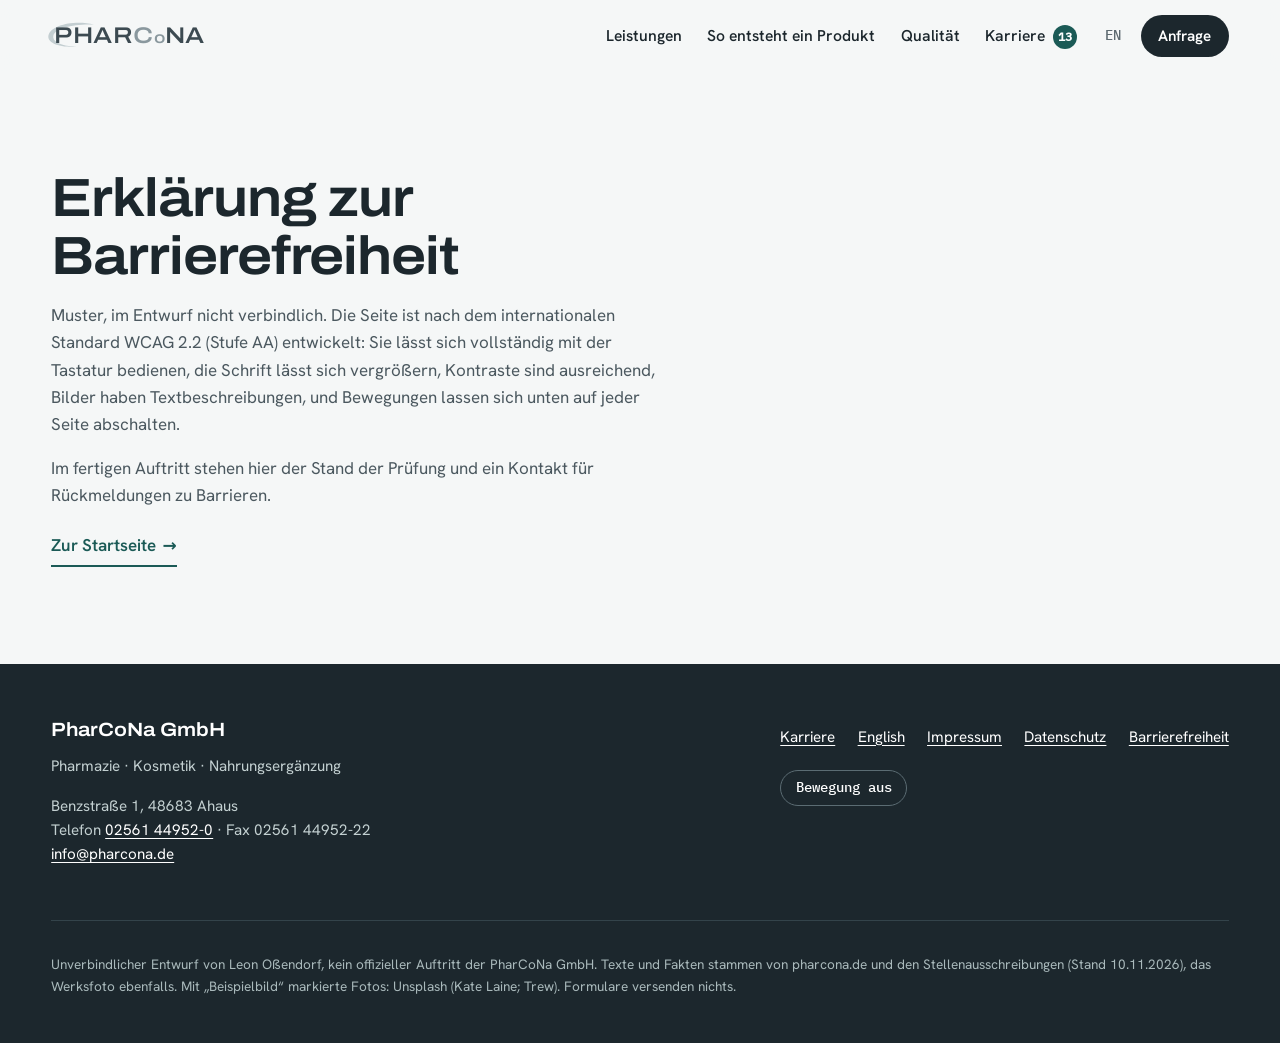
==== barrierefreiheit.html @ 093bcffd "Entwurf PharCoNa: Etikett-Hero, Leistungen, Produktionslinie, Datenblatt, 13 Stellen mit Bewerbung, " ====
<!DOCTYPE html>
<html lang="de-DE">
<head>
<meta charset="utf-8">
<meta name="viewport" content="width=device-width, initial-scale=1">
<meta name="robots" content="noindex,nofollow">
<title>Barrierefreiheit – PharCoNa GmbH (Entwurf)</title>
<meta name="description" content="Unverbindlicher Entwurf: PharCoNa entwickelt, produziert und füllt Kosmetik, Nahrungsergänzung und freiverkäufliche Arzneimittel in Ahaus.">
<link rel="preload" href="fonts/archivo-var.woff2" as="font" type="font/woff2" crossorigin>
<link rel="preload" href="fonts/hanken-grotesk-latin-wght-normal.woff2" as="font" type="font/woff2" crossorigin>
<link rel="stylesheet" href="css/style.css?v=1">
<script>try{if(localStorage.getItem('pc-motion')==='off')document.documentElement.classList.add('no-motion')}catch(e){}document.documentElement.classList.add('js')</script>
</head>
<body>
<a class="skip" href="index.html#inhalt">Zum Inhalt springen</a>

<header class="kopf" id="kopf">
  <div class="kopf__in">
    <a class="marke" href="index.html#top" aria-label="PharCoNa GmbH, zur Startseite">
      <svg class="marke__bogen" viewBox="0 0 60 34" aria-hidden="true"><path d="M58 4C36-2 6 4 3 17c-2 9 12 15 34 14C16 30 7 24 9 17 12 8 33 3 58 4Z"/></svg>
      <span class="marke__wort">PHAR<span class="marke__co">C<small>o</small></span>NA</span>
    </a>
    <nav class="nav" aria-label="Hauptmenü">
      <ul>
        <li><a href="index.html#wege">Leistungen</a></li>
        <li><a href="index.html#linie">So entsteht ein Produkt</a></li>
        <li><a href="index.html#werk">Qualität</a></li>
        <li><a href="index.html#karriere">Karriere <span class="zahl" aria-label="13 offene Stellen">13</span></a></li>
      </ul>
    </nav>
    <div class="kopf__rechts">
      <a class="sprache" href="en.html" hreflang="en" lang="en" aria-label="English version">EN</a>
      <a class="knopf knopf--klein" href="index.html#anfrage">Anfrage</a>
      <button class="menue" type="button" aria-expanded="false" aria-controls="mobilnav"><span class="menue__strich" aria-hidden="true"></span><span class="sr">Menü</span></button>
    </div>
  </div>
  <nav class="mobilnav" id="mobilnav" aria-label="Menü" hidden>
    <ul>
      <li><a href="index.html#wege">Leistungen</a></li>
      <li><a href="index.html#linie">So entsteht ein Produkt</a></li>
      <li><a href="index.html#werk">Qualität und Werk</a></li>
      <li><a href="index.html#karriere">Karriere · 13 offene Stellen</a></li>
      <li><a href="index.html#anfrage">Anfrage</a></li>
      <li><a href="en.html" lang="en" hreflang="en">English</a></li>
    </ul>
  </nav>
</header>

<main id="inhalt" class="unterseite"><div class="rahmen"><h1 class="titel">Erklärung zur Barrierefreiheit</h1><p>Muster, im Entwurf nicht verbindlich. Die Seite ist nach dem internationalen Standard WCAG 2.2 (Stufe AA) entwickelt: Sie lässt sich vollständig mit der Tastatur bedienen, die Schrift lässt sich vergrößern, Kontraste sind ausreichend, Bilder haben Textbeschreibungen, und Bewegungen lassen sich unten auf jeder Seite abschalten.</p><p>Im fertigen Auftritt stehen hier der Stand der Prüfung und ein Kontakt für Rückmeldungen zu Barrieren.</p><p><a class="pfeillink" href="index.html">Zur Startseite</a></p></div></main>

<footer class="fuss">
  <div class="rahmen fuss__in">
    <div>
      <p class="fuss__marke">PharCoNa GmbH</p>
      <p>Pharmazie · Kosmetik · Nahrungsergänzung</p>
      <p>Benzstraße 1, 48683 Ahaus<br>Telefon <a href="tel:+492561449520">02561 44952-0</a> · Fax 02561 44952-22<br><a href="mailto:info@pharcona.de">info@pharcona.de</a></p>
    </div>
    <nav aria-label="Weitere Seiten">
      <ul>
        <li><a href="index.html#karriere">Karriere</a></li>
        <li><a href="en.html" lang="en" hreflang="en">English</a></li>
        <li><a href="impressum.html">Impressum</a></li>
        <li><a href="datenschutz.html">Datenschutz</a></li>
        <li><a href="barrierefreiheit.html">Barrierefreiheit</a></li>
      </ul>
      <button type="button" class="bewegung" id="bewegung" aria-pressed="false">Bewegung aus</button>
    </nav>
  </div>
  <div class="rahmen fuss__entwurf">
    <p>Unverbindlicher Entwurf von Leon Oßendorf, kein offizieller Auftritt der PharCoNa GmbH. Texte und Fakten stammen von pharcona.de und den Stellenausschreibungen (Stand 10.11.2026), das Werksfoto ebenfalls. Mit „Beispielbild“ markierte Fotos: Unsplash (Kate Laine; Trew). Formulare versenden nichts.</p>
  </div>
</footer>

<script src="js/main.js?v=1" defer></script>
</body>
</html>
---- css/style.css ----
/* PharCoNa – Entwurf (Cleo für Leon Oßendorf, 11/2026) */
@font-face{font-family:"Archivo";src:url(../fonts/archivo-var.woff2) format("woff2");font-weight:100 900;font-stretch:62% 125%;font-display:swap}
@font-face{font-family:"Hanken";src:url(../fonts/hanken-grotesk-latin-wght-normal.woff2) format("woff2");font-weight:100 900;font-display:swap}
@font-face{font-family:"Plex Mono";src:url(../fonts/ibm-plex-mono-latin-500-normal.woff2) format("woff2");font-weight:500;font-display:swap}

:root{
  --tinte:#1c272d;      /* Schrift, dunkle Flächen */
  --schiefer:#4b585f;   /* aus dem Logo */
  --grau:#5d6a70;
  --linie:#cdd6d8;
  --nebel:#e8eeee;
  --minze:#dcecea;      /* aus dem Logo-Bogen */
  --papier:#fff;
  --petrol:#1b5a56;     /* Akzent, 7,6:1 auf Weiß */
  --petrol-dunkel:#123f3c;
  --petrol-hell:#9fd8cf;
  --fokus:#0b6f68;
  --rahmen:min(1180px,92vw);
  --titel:"Archivo",system-ui,sans-serif;
  --text:"Hanken",system-ui,sans-serif;
  --mono:"Plex Mono",ui-monospace,Consolas,monospace;
}
*,*::before,*::after{box-sizing:border-box}
html{scroll-behavior:smooth;-webkit-text-size-adjust:100%}
html.no-motion{scroll-behavior:auto}
@media (prefers-reduced-motion:reduce){html{scroll-behavior:auto}}
body{margin:0;font-family:var(--text);font-size:1.0625rem;line-height:1.6;color:var(--tinte);background:#f5f7f7}
img{max-width:100%;height:auto;display:block}
a{color:var(--petrol);text-underline-offset:.18em}
a:hover{color:var(--petrol-dunkel)}
:focus-visible{outline:3px solid var(--fokus);outline-offset:3px;border-radius:2px}
.sr{position:absolute!important;width:1px;height:1px;padding:0;margin:-1px;overflow:hidden;clip:rect(0 0 0 0);white-space:nowrap;border:0}
.skip{position:absolute;left:1rem;top:-4rem;z-index:99;background:var(--tinte);color:#fff;padding:.7rem 1rem;border-radius:4px}
.skip:focus{top:1rem;color:#fff}
.rahmen{width:var(--rahmen);margin-inline:auto}
h1,h2,h3,h4{font-family:var(--titel);line-height:1.08;margin:0}
.titel{font-size:clamp(2rem,4.2vw,3.4rem);font-weight:640;font-stretch:112%;letter-spacing:-.02em;max-width:18ch}
.titel--klein{font-size:clamp(1.5rem,2.6vw,2.1rem)}
.titel--hell{color:#fff}
.vorspann{font-size:1.18rem;color:var(--grau);max-width:52ch;margin:1rem 0 0}
.vorspann--hell{color:#c9d8d8}
.bildhinweis{position:absolute;right:.5rem;bottom:.5rem;font:500 .72rem/1 var(--mono);letter-spacing:.02em;background:rgba(255,255,255,.88);color:var(--tinte);padding:.3rem .45rem;border-radius:3px}

/* Knöpfe */
.knopf{display:inline-flex;align-items:center;gap:.5rem;min-height:3rem;padding:.8rem 1.4rem;border:0;border-radius:999px;background:var(--tinte);color:#fff;font:600 1.02rem/1.1 var(--text);text-decoration:none;cursor:pointer;transition:background .25s,transform .25s}
.knopf:hover{background:var(--petrol);color:#fff;transform:translateY(-1px)}
.knopf--klein{min-height:2.6rem;padding:.6rem 1.1rem;font-size:.95rem}
.knopf--hell{background:#fff;color:var(--tinte)}
.knopf--hell:hover{background:var(--minze);color:var(--tinte)}
.pfeillink{display:inline-flex;align-items:center;gap:.4rem;font-weight:600;text-decoration:none;padding:.35rem 0;border-bottom:2px solid currentColor}
.pfeillink::after{content:"→";transition:transform .25s}
.pfeillink:hover::after{transform:translateX(4px)}

/* Kopf */
.kopf{position:sticky;top:0;z-index:50;background:rgba(245,247,247,.92);backdrop-filter:saturate(1.4) blur(10px);border-bottom:1px solid transparent;transition:border-color .3s}
.kopf.ist-gescrollt{border-bottom-color:var(--linie)}
.kopf__in{width:var(--rahmen);margin-inline:auto;display:flex;align-items:center;gap:1.5rem;min-height:4.5rem}
.marke{position:relative;display:inline-flex;align-items:center;text-decoration:none;color:var(--schiefer);padding:.3rem 0 .3rem .2rem}
.marke__bogen{position:absolute;left:-.35rem;top:50%;width:3.1rem;height:2rem;transform:translateY(-52%);fill:#c3ced1}
.marke__wort{position:relative;font:560 1.42rem/1 var(--titel);font-stretch:118%;letter-spacing:.02em;color:#3c4a51}
.marke__co{color:#8a989e}
.marke__co small{font-size:.72em;letter-spacing:0}
.nav{margin-left:auto}
.nav ul{display:flex;gap:1.6rem;list-style:none;margin:0;padding:0}
.nav a{color:var(--tinte);text-decoration:none;font-weight:550;font-size:.98rem;padding:.4rem 0;border-bottom:2px solid transparent}
.nav a:hover{border-bottom-color:var(--petrol)}
.zahl{display:inline-grid;place-items:center;min-width:1.5rem;height:1.5rem;margin-left:.2rem;border-radius:99px;background:var(--petrol);color:#fff;font:600 .78rem/1 var(--mono)}
.kopf__rechts{display:flex;align-items:center;gap:.9rem}
.sprache{font:500 .85rem/1 var(--mono);color:var(--grau);text-decoration:none;padding:.5rem .3rem}
.menue{display:none;width:2.9rem;height:2.9rem;border:1px solid var(--linie);border-radius:50%;background:#fff;cursor:pointer;place-items:center}
.menue__strich,.menue__strich::before,.menue__strich::after{display:block;width:1.1rem;height:2px;background:var(--tinte);position:relative;transition:transform .25s}
.menue__strich::before,.menue__strich::after{content:"";position:absolute;left:0}
.menue__strich::before{top:-6px}.menue__strich::after{top:6px}
.menue[aria-expanded="true"] .menue__strich{background:transparent}
.menue[aria-expanded="true"] .menue__strich::before{transform:translateY(6px) rotate(45deg)}
.menue[aria-expanded="true"] .menue__strich::after{transform:translateY(-6px) rotate(-45deg)}
.mobilnav{border-top:1px solid var(--linie);background:#f5f7f7}
.mobilnav ul{list-style:none;margin:0;padding:.5rem 4vw 1rem}
.mobilnav a{display:block;padding:.85rem 0;color:var(--tinte);text-decoration:none;font-weight:600;font-size:1.1rem;border-bottom:1px solid var(--nebel)}

/* Hero */
.hero{background:linear-gradient(180deg,#f5f7f7 0%,var(--nebel) 100%);overflow:hidden}
.hero__in{width:var(--rahmen);margin-inline:auto;display:grid;grid-template-columns:1.25fr .85fr;gap:clamp(2rem,5vw,5rem);align-items:center;padding:clamp(2.5rem,6vw,5.5rem) 0 clamp(3rem,7vw,6rem)}
.hero__titel{font-size:clamp(2.7rem,6.6vw,5.9rem);font-weight:680;font-stretch:118%;letter-spacing:-.035em;line-height:.96;text-wrap:balance}
.hero__unter{font-size:clamp(1.1rem,1.6vw,1.3rem);color:var(--schiefer);max-width:40ch;margin:1.6rem 0 2.2rem}
.hero__wege{display:flex;flex-wrap:wrap;align-items:center;gap:1.2rem 2rem}
.stellenlink{display:inline-flex;align-items:center;gap:.8rem;text-decoration:none;color:var(--tinte);font-weight:600;line-height:1.25}
.stellenlink small{font-weight:450;color:var(--grau);font-size:.88rem}
.stellenlink__zahl{display:grid;place-items:center;width:3rem;height:3rem;border-radius:50%;border:2px solid var(--petrol);color:var(--petrol);font:600 1.1rem/1 var(--mono);transition:background .25s,color .25s}
.stellenlink:hover .stellenlink__zahl{background:var(--petrol);color:#fff}
.hero__bild{position:relative;margin:0 0 2.2rem;justify-self:end;width:min(100%,430px)}
.hero__bild img{border-radius:6px;aspect-ratio:3/4;object-fit:cover;object-position:50% 40%;width:100%}
.hero__bild .bildhinweis{top:.6rem;bottom:auto}

/* Etikett */
.etikett{position:absolute;left:-38%;bottom:-2.2rem;width:min(330px,88%);background:var(--papier);border:1px solid var(--linie);border-radius:10px;padding:1rem 1.15rem .9rem;box-shadow:0 1px 0 rgba(255,255,255,.8) inset,0 24px 50px -18px rgba(18,40,48,.38),0 4px 10px rgba(18,40,48,.08);transform:rotate(-2.2deg);transform-origin:20% 80%;transition:transform .5s cubic-bezier(.2,.7,.2,1)}
.etikett::before{content:"";position:absolute;inset:6px;border:1px dashed #d8e0e1;border-radius:6px;pointer-events:none}
.etikett:hover,.etikett:focus-within{transform:rotate(-.6deg) translateY(-3px)}
.etikett__kopf{display:flex;justify-content:space-between;gap:1rem}
.etikett__klein{font:500 .72rem/1.2 var(--mono);text-transform:uppercase;letter-spacing:.08em;color:var(--grau)}
.etikett__feld{position:relative;display:block;margin:.35rem 0 .1rem}
.etikett .etikett__feld input{width:100%;min-height:0;border:0;border-bottom:2px dashed transparent;background:transparent;font:720 clamp(1.6rem,2.6vw,2.05rem)/1.1 var(--titel);font-stretch:108%;letter-spacing:-.02em;color:var(--tinte);padding:.1rem 1.6rem .2rem 0;border-radius:0}
.etikett .etikett__feld input::placeholder{color:var(--tinte);opacity:1}
.etikett .etikett__feld input:hover{border-bottom-color:var(--linie)}
.etikett .etikett__feld input:focus{outline:none;border-bottom-color:var(--petrol)}
.etikett__feld:focus-within{outline:3px solid var(--fokus);outline-offset:4px;border-radius:3px}
.etikett__stift{position:absolute;right:0;top:50%;width:1.15rem;height:1.15rem;transform:translateY(-50%);fill:var(--petrol)}
.etikett__art{margin:0;font-size:.98rem;color:var(--schiefer)}
.etikett__fuss{display:flex;align-items:flex-end;gap:.9rem;margin-top:.7rem;padding-top:.6rem;border-top:1px solid var(--nebel)}
.etikett__fuss p{margin:0;font-size:.76rem;line-height:1.35;color:var(--grau);flex:1}
.etikett__code{width:5.2rem;height:1.9rem;flex:none}
.etikett__code rect{fill:var(--tinte)}
.etikett__tipp{position:absolute;left:1.15rem;top:calc(100% + .7rem);margin:0;font-size:.85rem;color:var(--schiefer);white-space:nowrap}
.etikett__tipp::before{content:"↑ ";color:var(--petrol)}

/* Zwei Wege */
.wege{padding:clamp(4rem,9vw,7.5rem) 0}
.wege__paar{display:grid;grid-template-columns:1fr 1fr;gap:clamp(1.5rem,3vw,2.5rem);margin-top:3rem}
.weg{position:relative;background:#fff;border:1px solid var(--linie);border-radius:6px;padding:clamp(1.6rem,3vw,2.6rem);padding-top:clamp(2.6rem,4vw,3.4rem)}
.weg h3{font-size:clamp(1.4rem,2.2vw,1.8rem);font-weight:650;font-stretch:108%;margin-bottom:.8rem}
.weg>p{margin:0 0 1.2rem;color:var(--schiefer)}
.weg__nr{position:absolute;top:-1.1rem;left:clamp(1.6rem,3vw,2.6rem);margin:0;width:2.2rem;height:2.2rem;display:grid;place-items:center;background:var(--tinte);color:#fff;border-radius:50%;font:500 .95rem/1 var(--mono)}
.weg:nth-child(2) .weg__nr{background:var(--petrol)}
.haken{list-style:none;padding:0;margin:0 0 1.6rem}
.haken li{position:relative;padding:.55rem 0 .55rem 1.8rem;border-top:1px solid var(--nebel)}
.haken li::before{content:"";position:absolute;left:.2rem;top:1.05rem;width:.8rem;height:.45rem;border-left:2px solid var(--petrol);border-bottom:2px solid var(--petrol);transform:rotate(-45deg)}

/* Sortiment */
.sortiment{padding:0 0 clamp(4rem,9vw,7.5rem)}
.sortiment__in{display:grid;grid-template-columns:.8fr 1.2fr;gap:clamp(2rem,6vw,6rem);align-items:start}
.sortiment__kopf{position:sticky;top:6.5rem}
.sortiment__bild{position:relative;margin:2rem 0 0}
.sortiment__bild img{border-radius:6px;aspect-ratio:4/5;object-fit:cover;width:100%}
.bereiche{list-style:none;margin:0;padding:0;counter-reset:b}
.bereich{counter-increment:b;padding:2rem 0 2.2rem;border-top:1px solid var(--linie);display:grid;grid-template-columns:3.2rem 1fr;column-gap:1rem}
.bereich::before{content:"0" counter(b);grid-row:1/4;font:500 .9rem/2.1 var(--mono);color:var(--petrol)}
.bereich h3{font-size:clamp(1.35rem,2.2vw,1.75rem);font-weight:640;font-stretch:108%}
.bereich p{margin:.7rem 0 1rem;color:var(--schiefer)}
.bereich .pfeillink{justify-self:start}

/* Produktionslinie */
.linie{background:var(--tinte);color:#e6eeee;padding:clamp(4rem,9vw,7rem) 0 clamp(3rem,6vw,5rem)}
.linie .rahmen{position:relative}
.linie__steuer{position:absolute;right:0;bottom:.2rem;display:flex;gap:.6rem}
.rund{width:3rem;height:3rem;border-radius:50%;border:1px solid #5b6c73;background:transparent;color:#fff;font-size:1.15rem;cursor:pointer;transition:background .25s}
.rund:hover{background:#2c3a41}
.rund:focus-visible{outline-color:var(--petrol-hell)}
.linie__band{position:relative;margin-top:3rem;overflow-x:auto;scroll-padding-inline:max(4vw,calc((100vw - 1180px)/2));scroll-snap-type:x mandatory;scrollbar-width:thin;scrollbar-color:#4a5a61 transparent;padding:0 0 1.5rem}
.linie__band:focus-visible{outline:3px solid var(--petrol-hell);outline-offset:-3px}
.linie__strang{position:sticky;left:0;display:block;height:4px;width:100%;background:#33434a;margin-bottom:0}
.linie__fluss{display:block;height:100%;width:0;background:linear-gradient(90deg,var(--petrol-hell),#e9f6f3);transition:width .2s linear}
.stationen{list-style:none;margin:0;display:flex;gap:1rem;padding:0 max(4vw,calc((100vw - 1180px)/2))}
.station{flex:0 0 clamp(15rem,24vw,18rem);scroll-snap-align:start;padding:1.6rem 1.4rem 1.4rem 0;position:relative;border-right:1px solid #33434a}
.station::before{content:"";position:absolute;top:-10px;left:0;width:14px;height:14px;border-radius:50%;background:var(--tinte);border:3px solid var(--petrol-hell)}
.station__nr{font:500 .85rem/1 var(--mono);color:var(--petrol-hell)}
.station h3{font-size:1.45rem;font-weight:620;font-stretch:110%;color:#fff;margin:.6rem 0 .6rem}
.station p{margin:0;color:#bccaca;font-size:1rem}
.station--bild{flex-basis:clamp(17rem,30vw,24rem);padding:1.6rem 0 0;border-right:0}
.station--bild::before{display:none}
.station--bild img{border-radius:5px;aspect-ratio:3/2;object-fit:cover;width:100%;filter:saturate(.85)}
.station--bild .bildhinweis{bottom:.5rem;right:.5rem}

/* Werk */
.werk{padding:clamp(4rem,9vw,7.5rem) 0}
.werk__in{display:grid;grid-template-columns:1fr 1fr;gap:clamp(2rem,6vw,5.5rem);align-items:start}
.werk__bild{margin:2.2rem 0 0}
.werk__bild img{border-radius:6px;width:100%;aspect-ratio:780/298;object-fit:cover}
.werk__bild figcaption{font:500 .8rem/1 var(--mono);color:var(--grau);margin-top:.6rem}
.datenblatt{background:#fff;border:1px solid var(--linie);border-radius:8px;padding:1.4rem clamp(1.2rem,3vw,2rem) 1.2rem;box-shadow:0 20px 50px -30px rgba(18,40,48,.35)}
.datenblatt__kopf{display:flex;justify-content:space-between;margin:0 0 .6rem;padding-bottom:.9rem;border-bottom:2px solid var(--tinte);font:500 .8rem/1 var(--mono);text-transform:uppercase;letter-spacing:.08em}
.datenblatt dl{margin:0}
.datenblatt dl>div{display:grid;grid-template-columns:9.5rem 1fr;gap:1rem;padding:.8rem 0;border-bottom:1px solid var(--nebel)}
.datenblatt dt{font:500 .82rem/1.6 var(--mono);color:var(--grau)}
.datenblatt dd{margin:0;font-weight:500}
.datenblatt__zert dd{color:var(--petrol-dunkel)}
.datenblatt__zert small{font:500 .78rem/1.8 var(--mono);color:var(--grau)}
.datenblatt__fuss{margin:.9rem 0 0;font-size:.85rem;color:var(--grau)}

/* Karriere */
.karriere{background:#fff;padding:clamp(4rem,9vw,7.5rem) 0;border-top:1px solid var(--linie)}
.karriere__kopf{display:grid;grid-template-columns:1fr 1fr;gap:2rem;align-items:end}
.karriere__kopf .vorspann{margin:0}
.filter{display:flex;flex-wrap:wrap;gap:.6rem;margin:2.6rem 0 1.4rem}
.filter__knopf{min-height:2.75rem;padding:.55rem 1.05rem;border:1px solid var(--linie);border-radius:999px;background:#fff;color:var(--tinte);font:600 .95rem/1 var(--text);cursor:pointer;transition:background .2s,border-color .2s}
.filter__knopf span{font:500 .8rem/1 var(--mono);color:var(--grau);margin-left:.3rem}
.filter__knopf:hover{border-color:var(--tinte)}
.filter__knopf[aria-pressed="true"]{background:var(--tinte);border-color:var(--tinte);color:#fff}
.filter__knopf[aria-pressed="true"] span{color:var(--petrol-hell)}
.stellen{list-style:none;margin:0;padding:0;border-top:2px solid var(--tinte)}
.stelle{border-bottom:1px solid var(--linie)}
.stelle[hidden]{display:none}
.stelle summary{list-style:none;cursor:pointer;display:grid;grid-template-columns:1fr auto 2rem;gap:1rem;align-items:center;padding:1.15rem .2rem;transition:background .2s}
.stelle summary::-webkit-details-marker{display:none}
.stelle summary::after{content:"";width:.7rem;height:.7rem;border-right:2px solid var(--tinte);border-bottom:2px solid var(--tinte);transform:rotate(45deg);justify-self:center;transition:transform .3s}
.stelle details[open] summary::after{transform:rotate(-135deg)}
.stelle summary:hover{background:#f5f8f8}
.stelle__titel{font:620 1.15rem/1.3 var(--titel);font-stretch:104%}
.stelle__marken{display:flex;flex-wrap:wrap;gap:.4rem;justify-content:flex-end}
.stelle__marken span{font:500 .76rem/1 var(--mono);padding:.4rem .55rem;border-radius:4px;background:var(--nebel);color:var(--schiefer);white-space:nowrap}
.stelle--azubi .stelle__marken span{background:var(--minze);color:var(--petrol-dunkel)}
.stelle__mehr{display:grid;grid-template-columns:1fr 1fr;gap:.4rem 2.5rem;padding:.2rem .2rem 1.6rem}
.stelle__mehr h4{font:600 .82rem/1 var(--mono);text-transform:uppercase;letter-spacing:.06em;color:var(--petrol);margin:.6rem 0 .3rem;grid-row:1}
.stelle__mehr ul{margin:0;padding-left:1.1rem;grid-row:2;color:var(--schiefer)}
.stelle__mehr li{margin:.25rem 0}
.stelle__plus{grid-column:1/-1;margin:.6rem 0 0;font-size:.95rem;color:var(--petrol-dunkel)}
.stelle__aktion{grid-column:1/-1;display:flex;flex-wrap:wrap;align-items:center;gap:1.4rem;margin-top:.8rem}
.stelle__aktion a{font-size:.95rem}

.bewerbung{display:grid;grid-template-columns:.8fr 1.2fr;gap:clamp(2rem,5vw,4.5rem);margin-top:clamp(3rem,6vw,5rem);padding:clamp(1.6rem,4vw,3rem);background:var(--minze);border-radius:10px;scroll-margin-top:5.5rem}
.bewerbung__text p{color:var(--schiefer)}
.hinweis{font-size:.95rem}

/* Formulare */
.formular{display:grid;gap:1.15rem}
.feld{margin:0;padding:0;border:0;min-width:0}
.feld label,.feld legend{display:block;font-weight:600;margin-bottom:.45rem;padding:0}
.optional{font-weight:450;color:var(--grau);font-size:.9rem}
.feld--paar{display:grid;grid-template-columns:1fr 1fr;gap:1rem}
input[type=text],input[type=email],input[type=tel],select,textarea{width:100%;min-height:3rem;padding:.7rem .85rem;border:1.5px solid #9fb0b4;border-radius:6px;background:#fff;color:var(--tinte);font:450 1.02rem/1.4 var(--text)}
textarea{resize:vertical}
input::placeholder,textarea::placeholder{color:#5f6d72}
input:focus,select:focus,textarea:focus{outline:3px solid var(--fokus);outline-offset:1px;border-color:var(--tinte)}
input[type=file]{font:inherit;font-size:.95rem;max-width:100%}
input[type=file]::file-selector-button{font:600 .9rem var(--text);padding:.55rem .9rem;margin-right:.8rem;border:1.5px solid var(--tinte);border-radius:999px;background:#fff;color:var(--tinte);cursor:pointer}
.feldhilfe{margin:-.5rem 0 0;font-size:.92rem;color:var(--grau)}
.chips{display:flex;flex-wrap:wrap;gap:.5rem}
.chip{position:relative;margin:0!important;font-weight:500!important}
.chip input{position:absolute;opacity:0;inset:0;width:100%;height:100%;margin:0;cursor:pointer}
.chip span{display:inline-flex;align-items:center;min-height:2.75rem;padding:.5rem 1rem;border:1.5px solid #9fb0b4;border-radius:999px;background:#fff;transition:background .2s,border-color .2s,color .2s}
.chip input:checked+span{background:var(--tinte);border-color:var(--tinte);color:#fff}
.chip input:checked+span::before{content:"✓";margin-right:.4rem;font-size:.85em}
.chip input:focus-visible+span{outline:3px solid var(--fokus);outline-offset:2px}
.chip:hover span{border-color:var(--tinte)}
.regler{display:flex;align-items:center;gap:1rem;flex-wrap:wrap}
.regler input{flex:1 1 14rem;accent-color:var(--petrol);height:2.2rem}
.regler output{font:500 .95rem/1 var(--mono);min-width:13rem}
.fehler{margin:0;padding:.7rem .9rem;border-radius:6px;background:#fbe9e7;color:#8a1c12;font-weight:600}
.demo{margin:-.4rem 0 0;font:500 .8rem/1.4 var(--mono);color:var(--grau)}
.formular button[type=submit]{justify-self:start}
.erfolg{padding:1.2rem 1.3rem;border-radius:8px;background:#fff;border:2px solid var(--petrol);color:var(--tinte)}
.erfolg p{margin:.3rem 0 0}
.erfolg__titel{font:650 1.2rem/1.3 var(--titel)!important;margin:0!important}
.erfolg:focus{outline:3px solid var(--fokus);outline-offset:3px}

/* Anfrage (dunkel) */
.anfrage{background:var(--petrol-dunkel);color:#fff;padding:clamp(4rem,9vw,7.5rem) 0;scroll-margin-top:4.5rem}
.anfrage__in{display:grid;grid-template-columns:.8fr 1.2fr;gap:clamp(2rem,6vw,5.5rem);align-items:start}
.kontaktblock{margin-top:2.4rem;padding-top:1.4rem;border-top:1px solid #3d6b67;color:#d3e4e1}
.kontaktblock p{margin:.2rem 0 1rem}
.kontaktblock a{color:#fff}
.kontaktblock__tel{font:620 1.7rem/1.1 var(--titel);font-stretch:108%;text-decoration:none}
.formular--hell{background:#fff;color:var(--tinte);border-radius:10px;padding:clamp(1.4rem,3.5vw,2.4rem)}
.formular--hell .knopf--hell{background:var(--tinte);color:#fff}
.formular--hell .knopf--hell:hover{background:var(--petrol)}
.anfrage :focus-visible{outline-color:var(--petrol-hell)}
.formular--hell :focus-visible,.formular--hell input:focus,.formular--hell select:focus,.formular--hell textarea:focus{outline-color:var(--fokus)}

/* Fuß */
.fuss{background:var(--tinte);color:#c3d0d1;padding:3.5rem 0 2rem;font-size:.95rem}
.fuss a{color:#fff}
.fuss__in{display:flex;justify-content:space-between;gap:2rem;flex-wrap:wrap}
.fuss__marke{font:620 1.2rem/1 var(--titel);font-stretch:112%;color:#fff;margin:0 0 .4rem}
.fuss ul{list-style:none;margin:0 0 1rem;padding:0;display:flex;flex-wrap:wrap;gap:.4rem 1.4rem}
.fuss nav a{display:inline-block;padding:.3rem 0}
.bewegung{font:500 .85rem/1 var(--mono);padding:.65rem .9rem;border:1px solid #5b6c73;border-radius:999px;background:transparent;color:#fff;cursor:pointer}
.bewegung[aria-pressed="true"]{background:#fff;color:var(--tinte)}
.fuss :focus-visible{outline-color:var(--petrol-hell)}
.fuss__entwurf{margin-top:2.4rem;padding-top:1.2rem;border-top:1px solid #33434a;font-size:.85rem;color:#a9b9bb}

/* Einblenden (dezent, abschaltbar) */
.js .zeigen{opacity:0;transform:translateY(18px);transition:opacity .6s ease,transform .6s cubic-bezier(.2,.7,.2,1)}
.js .zeigen.ist-da{opacity:1;transform:none}
html.no-motion .zeigen{opacity:1!important;transform:none!important;transition:none!important}
html.no-motion *,html.no-motion *::before,html.no-motion *::after{transition-duration:0s!important;animation:none!important}
html.no-motion .etikett{transform:rotate(-2.2deg)!important}
@media (prefers-reduced-motion:reduce){
  .js .zeigen{opacity:1;transform:none;transition:none}
  *,*::before,*::after{transition-duration:0s!important;animation:none!important}
}

/* Unterseiten */
.unterseite{padding:clamp(3rem,8vw,6rem) 0 5rem;min-height:60vh}
.unterseite .titel{margin-bottom:1rem}
.unterseite p{max-width:62ch;color:var(--schiefer)}

/* Responsiv */
@media (max-width:1060px){
  .nav{display:none}
  .menue{display:grid}
  .kopf__rechts{margin-left:auto}
}
@media (max-width:960px){
  .hero__in{grid-template-columns:1fr;gap:2.5rem}
  .hero__bild{justify-self:center;width:min(100%,460px);margin-bottom:7rem}
  .hero__bild img{aspect-ratio:4/3.4}
  .etikett{left:-2%;bottom:-4.6rem;width:min(330px,88%)}
  .etikett__tipp{left:.4rem;top:calc(100% + .6rem)}
  .sortiment__in,.werk__in,.anfrage__in,.bewerbung,.karriere__kopf{grid-template-columns:1fr}
  .sortiment__kopf{position:static}
  .sortiment__bild img{aspect-ratio:16/10;object-position:50% 45%}
  .linie__steuer{position:static;margin-top:1.6rem}
}
@media (max-width:640px){
  body{font-size:1rem}
  .kopf__in{gap:.8rem;min-height:4rem}
  .knopf--klein.kopf-anfrage{display:none}
  .marke__wort{font-size:1.2rem}
  .wege__paar,.feld--paar{grid-template-columns:1fr}
  .stelle summary{grid-template-columns:1fr 1.6rem}
  .stelle__marken{grid-column:1;justify-content:flex-start}
  .stelle summary::after{grid-column:2;grid-row:1/3}
  .stelle__mehr{grid-template-columns:1fr}
  .stelle__mehr h4,.stelle__mehr ul{grid-row:auto}
  .datenblatt dl>div{grid-template-columns:1fr;gap:.15rem}
  .bereich{grid-template-columns:2.4rem 1fr}
  .station{flex-basis:78vw}
  .station--bild{flex-basis:84vw}
  .regler output{min-width:0}
}
[hidden]{display:none!important}
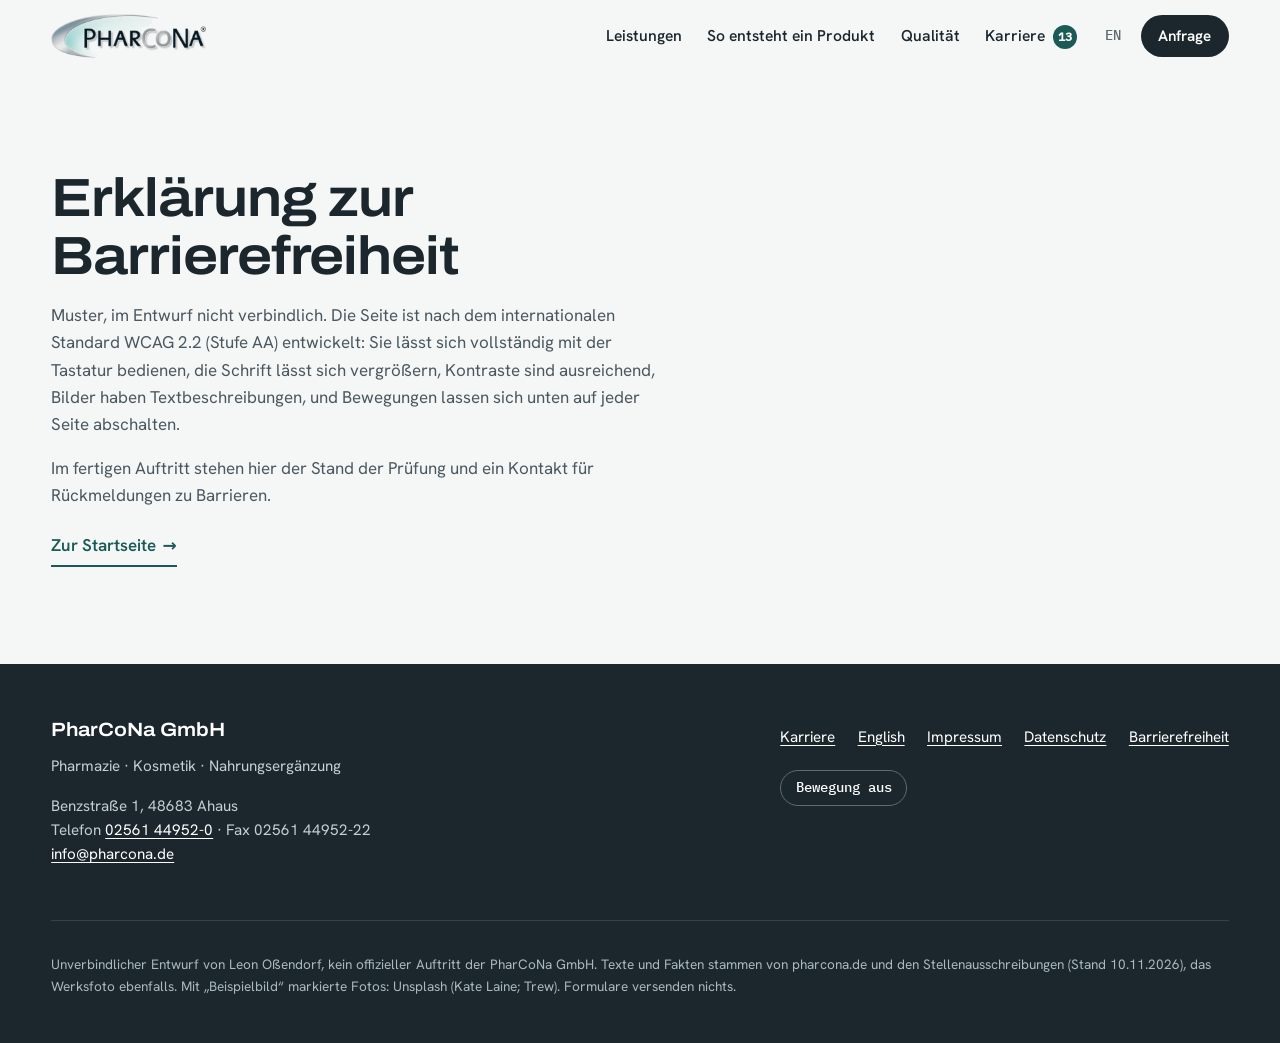
==== commit 118edadf: "Echtes PharCoNa-Logo im Kopf" ====
--- a/barrierefreiheit.html
+++ b/barrierefreiheit.html
@@ -8,7 +8,7 @@
 <meta name="description" content="Unverbindlicher Entwurf: PharCoNa entwickelt, produziert und füllt Kosmetik, Nahrungsergänzung und freiverkäufliche Arzneimittel in Ahaus.">
 <link rel="preload" href="fonts/archivo-var.woff2" as="font" type="font/woff2" crossorigin>
 <link rel="preload" href="fonts/hanken-grotesk-latin-wght-normal.woff2" as="font" type="font/woff2" crossorigin>
-<link rel="stylesheet" href="css/style.css?v=1">
+<link rel="stylesheet" href="css/style.css?v=2">
 <script>try{if(localStorage.getItem('pc-motion')==='off')document.documentElement.classList.add('no-motion')}catch(e){}document.documentElement.classList.add('js')</script>
 </head>
 <body>
@@ -17,8 +17,7 @@
 <header class="kopf" id="kopf">
   <div class="kopf__in">
     <a class="marke" href="index.html#top" aria-label="PharCoNa GmbH, zur Startseite">
-      <svg class="marke__bogen" viewBox="0 0 60 34" aria-hidden="true"><path d="M58 4C36-2 6 4 3 17c-2 9 12 15 34 14C16 30 7 24 9 17 12 8 33 3 58 4Z"/></svg>
-      <span class="marke__wort">PHAR<span class="marke__co">C<small>o</small></span>NA</span>
+      <img class="marke__logo" src="img/logo-pharcona.png" width="458" height="128" alt="PharCoNa">
     </a>
     <nav class="nav" aria-label="Hauptmenü">
       <ul>
--- a/css/style.css
+++ b/css/style.css
@@ -55,7 +55,8 @@
 .kopf{position:sticky;top:0;z-index:50;background:rgba(245,247,247,.92);backdrop-filter:saturate(1.4) blur(10px);border-bottom:1px solid transparent;transition:border-color .3s}
 .kopf.ist-gescrollt{border-bottom-color:var(--linie)}
 .kopf__in{width:var(--rahmen);margin-inline:auto;display:flex;align-items:center;gap:1.5rem;min-height:4.5rem}
-.marke{position:relative;display:inline-flex;align-items:center;text-decoration:none;color:var(--schiefer);padding:.3rem 0 .3rem .2rem}
+.marke{position:relative;display:inline-flex;align-items:center;text-decoration:none;padding:.3rem 0}
+.marke__logo{height:2.7rem;width:auto}
 .marke__bogen{position:absolute;left:-.35rem;top:50%;width:3.1rem;height:2rem;transform:translateY(-52%);fill:#c3ced1}
 .marke__wort{position:relative;font:560 1.42rem/1 var(--titel);font-stretch:118%;letter-spacing:.02em;color:#3c4a51}
 .marke__co{color:#8a989e}
@@ -304,7 +305,7 @@
   body{font-size:1rem}
   .kopf__in{gap:.8rem;min-height:4rem}
   .knopf--klein.kopf-anfrage{display:none}
-  .marke__wort{font-size:1.2rem}
+  .marke__logo{height:2.25rem}
   .wege__paar,.feld--paar{grid-template-columns:1fr}
   .stelle summary{grid-template-columns:1fr 1.6rem}
   .stelle__marken{grid-column:1;justify-content:flex-start}
